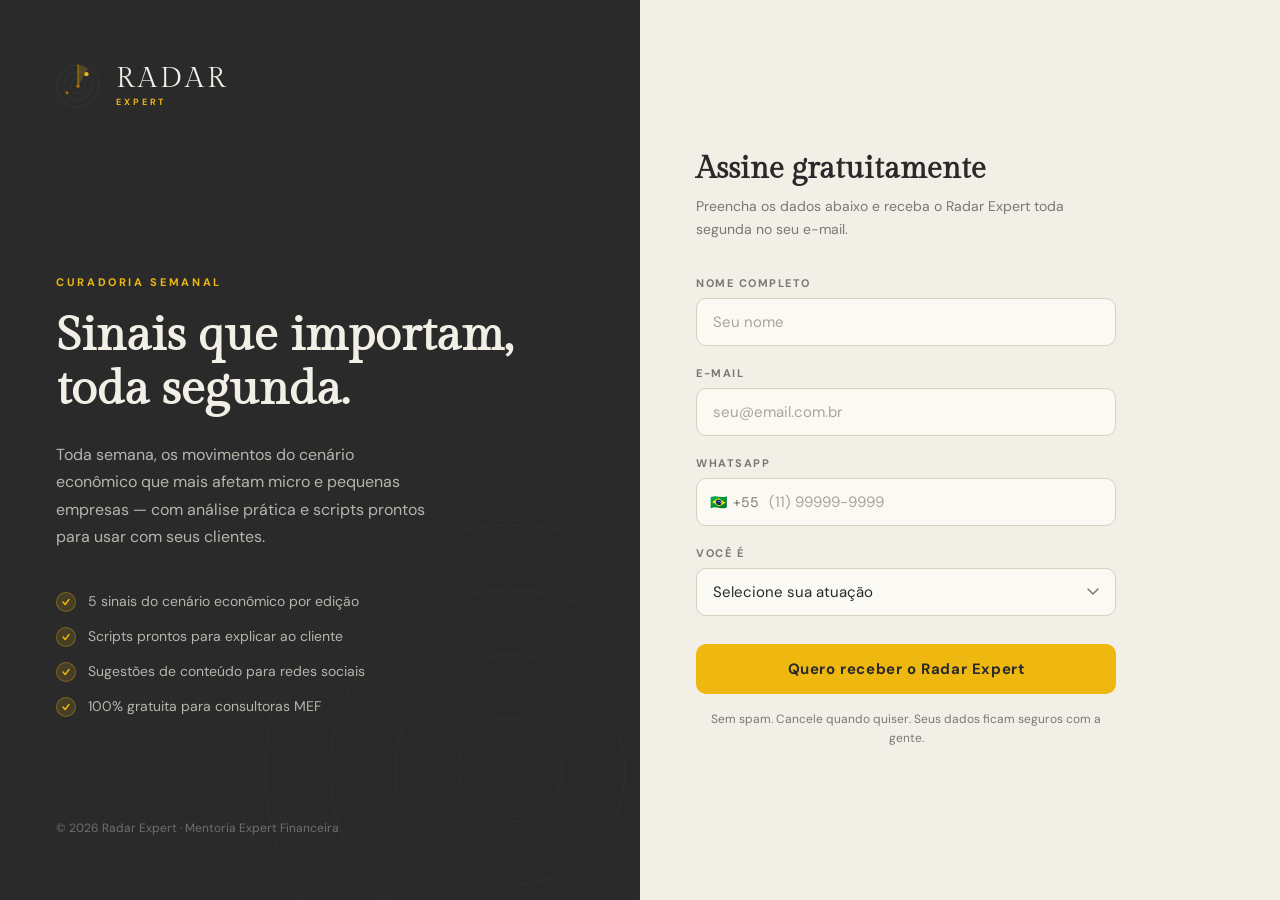
==== assinar.html @ 2aaa9bba "Add: página de inscrição com formulário (nome, e-mail, WhatsApp, profissão)" ====
<!DOCTYPE html>
<html lang="pt-BR">
<head>
  <meta charset="utf-8">
  <meta name="viewport" content="width=device-width, initial-scale=1">
  <title>Assinar — Radar Expert</title>
  <meta name="description" content="Receba toda semana a curadoria estratégica do Radar Expert no seu e-mail.">

  <link rel="preconnect" href="https://fonts.googleapis.com">
  <link rel="preconnect" href="https://fonts.gstatic.com" crossorigin="anonymous">
  <link href="https://fonts.googleapis.com/css2?family=Gilda+Display&family=DM+Sans:ital,opsz,wght@0,9..40,300;0,9..40,400;0,9..40,500;0,9..40,600;0,9..40,700;1,9..40,400&display=swap" rel="stylesheet">

  <link rel="stylesheet" href="_ds/tokens/fonts.css">
  <link rel="stylesheet" href="_ds/tokens/colors.css">
  <link rel="stylesheet" href="_ds/tokens/typography.css">
  <link rel="stylesheet" href="_ds/tokens/spacing.css">
  <link rel="stylesheet" href="_ds/tokens/effects.css">

  <style>
    @keyframes radarSpin { to { transform: rotate(360deg); } }
    @keyframes blip1 { 0%,100% { opacity:.18; } 50% { opacity:1; } }
    @keyframes blip2 { 0%,100% { opacity:.12; } 60% { opacity:.85; } }
    @keyframes fadeUp { from { opacity:0; transform:translateY(24px); } to { opacity:1; transform:none; } }

    *, *::before, *::after { box-sizing: border-box; }
    body { margin:0; min-height:100vh; background:var(--surface-page); font-family:var(--font-sans); color:var(--text-body); -webkit-font-smoothing:antialiased; display:flex; flex-direction:column; }
    p, h1, h2 { margin:0; }
    a { color:var(--text-gold); text-underline-offset:3px; }

    /* ── PAGE LAYOUT ── */
    .page { flex:1; display:grid; grid-template-columns:1fr 1fr; min-height:100vh; }
    @media(max-width:768px){ .page { grid-template-columns:1fr; } }

    /* ── LEFT PANEL ── */
    .panel-left {
      background:var(--surface-inverse);
      padding:64px 56px;
      display:flex; flex-direction:column; justify-content:space-between;
      position:relative; overflow:hidden;
    }
    @media(max-width:768px){ .panel-left { padding:48px 32px; } }

    .radar-rings {
      position:absolute; bottom:-120px; right:-120px;
      opacity:.05; pointer-events:none;
    }

    .pl-logo { display:flex; align-items:center; gap:16px; margin-bottom:64px; }
    .pl-logo a { text-decoration:none; display:flex; align-items:center; gap:16px; }
    .pl-radar-svg { width:44px; height:44px; flex:none; }
    .pl-wordmark { font-family:var(--font-display); font-size:28px; letter-spacing:.14em; color:var(--text-on-dark); line-height:1; }
    .pl-wordmark-sub { font-size:9px; font-weight:700; letter-spacing:.32em; text-transform:uppercase; color:var(--accent-on-dark); margin-top:3px; }

    .pl-body { flex:1; display:flex; flex-direction:column; justify-content:center; padding:40px 0; }
    .pl-eyebrow { font-size:11px; font-weight:700; letter-spacing:.24em; text-transform:uppercase; color:var(--dourado-400); margin-bottom:20px; }
    .pl-title { font-family:var(--font-display); font-size:clamp(32px,4vw,48px); color:var(--text-on-dark); line-height:1.12; margin-bottom:24px; }
    .pl-desc { font-size:16px; line-height:1.72; color:var(--text-on-dark-muted); max-width:380px; margin-bottom:40px; }

    .pl-bullets { list-style:none; margin:0; padding:0; display:flex; flex-direction:column; gap:14px; }
    .pl-bullet { display:flex; align-items:flex-start; gap:12px; font-size:14px; line-height:1.5; color:var(--text-on-dark-muted); }
    .pl-bullet-icon { width:20px; height:20px; border-radius:50%; background:rgba(238,184,17,.15); border:1px solid rgba(238,184,17,.3); display:flex; align-items:center; justify-content:center; flex:none; margin-top:1px; }
    .pl-bullet-icon svg { color:var(--dourado-400); }

    .pl-footer { font-size:12px; color:var(--text-on-dark-muted); opacity:.5; }

    /* ── RIGHT PANEL (FORM) ── */
    .panel-right {
      background:var(--surface-page);
      padding:64px 56px;
      display:flex; flex-direction:column; justify-content:center;
    }
    @media(max-width:768px){ .panel-right { padding:48px 32px; } }

    .form-wrap { max-width:420px; width:100%; animation:fadeUp .6s cubic-bezier(.16,1,.3,1) both; }

    .form-title { font-family:var(--font-display); font-size:clamp(22px,3vw,30px); color:var(--text-strong); line-height:1.2; margin-bottom:8px; }
    .form-sub { font-size:14px; color:var(--text-muted); margin-bottom:36px; line-height:1.6; }

    /* ── FORM FIELDS ── */
    .field { margin-bottom:20px; }
    .field-label {
      display:block; font-size:11px; font-weight:700;
      letter-spacing:.14em; text-transform:uppercase;
      color:var(--text-muted); margin-bottom:8px;
    }
    .field-input {
      width:100%;
      background:var(--surface-raised);
      border:1px solid var(--border-strong);
      border-radius:10px;
      padding:13px 16px;
      font-family:var(--font-sans); font-size:15px; color:var(--text-strong);
      outline:none; transition:border-color .18s ease, box-shadow .18s ease;
      -webkit-appearance:none;
    }
    .field-input::placeholder { color:var(--text-faint); }
    .field-input:focus {
      border-color:var(--dourado-500);
      box-shadow:0 0 0 3px var(--focus-ring);
    }
    .field-input.has-error { border-color:var(--danger); }

    /* WhatsApp field with flag */
    .field-whats-wrap { position:relative; }
    .field-whats-prefix {
      position:absolute; left:14px; top:50%; transform:translateY(-50%);
      font-size:14px; color:var(--text-muted); pointer-events:none;
      display:flex; align-items:center; gap:6px;
    }
    .field-whats-wrap .field-input { padding-left:72px; }

    /* Select */
    .field-select {
      width:100%;
      background:var(--surface-raised);
      border:1px solid var(--border-strong);
      border-radius:10px;
      padding:13px 16px;
      font-family:var(--font-sans); font-size:15px; color:var(--text-strong);
      outline:none; transition:border-color .18s ease, box-shadow .18s ease;
      cursor:pointer; -webkit-appearance:none; appearance:none;
      background-image:url("data:image/svg+xml,%3Csvg xmlns='http://www.w3.org/2000/svg' width='12' height='8' viewBox='0 0 12 8' fill='none'%3E%3Cpath d='M1 1L6 6L11 1' stroke='%237A7872' stroke-width='1.5' stroke-linecap='round'/%3E%3C/svg%3E");
      background-repeat:no-repeat; background-position:right 16px center;
    }
    .field-select:focus { border-color:var(--dourado-500); box-shadow:0 0 0 3px var(--focus-ring); }

    /* Divider */
    .form-divider { display:flex; align-items:center; gap:12px; margin:28px 0; }
    .form-divider-rule { flex:1; height:1px; background:var(--border-subtle); }
    .form-divider-text { font-size:11px; font-weight:600; letter-spacing:.10em; text-transform:uppercase; color:var(--text-muted); }

    /* Submit */
    .form-submit {
      width:100%; padding:15px;
      background:var(--dourado-400); color:#2A2A2A;
      font-family:var(--font-sans); font-size:15px; font-weight:700; letter-spacing:.04em;
      border:none; border-radius:10px; cursor:pointer;
      transition:background .2s ease, transform .18s ease, box-shadow .2s ease;
      margin-top:8px;
    }
    .form-submit:hover { background:var(--dourado-500); transform:translateY(-2px); box-shadow:var(--shadow-gold); }
    .form-submit:active { transform:scale(.98); box-shadow:none; }
    .form-submit:disabled { opacity:.6; cursor:not-allowed; transform:none; box-shadow:none; }

    .form-legal { font-size:12px; color:var(--text-muted); line-height:1.6; margin-top:16px; text-align:center; }

    /* ── SUCCESS STATE ── */
    .form-success {
      display:none; text-align:center;
      animation:fadeUp .5s cubic-bezier(.16,1,.3,1) both;
    }
    .form-success.is-shown { display:block; }
    .success-icon { width:56px; height:56px; background:var(--success-bg); border-radius:50%; display:flex; align-items:center; justify-content:center; margin:0 auto 20px; }
    .success-icon svg { color:var(--success); }
    .success-title { font-family:var(--font-display); font-size:28px; color:var(--text-strong); margin-bottom:12px; }
    .success-text { font-size:15px; color:var(--text-muted); line-height:1.7; margin-bottom:28px; }
    .success-back { font-size:13px; color:var(--text-gold); text-decoration:none; }
    .success-back:hover { color:var(--dourado-deep); }

    /* ── ERROR MSG ── */
    .field-error { font-size:12px; color:var(--danger); margin-top:6px; display:none; }
    .field-error.is-shown { display:block; }
  </style>
</head>
<body>

<div class="page">

  <!-- ══ LEFT PANEL ══ -->
  <div class="panel-left">
    <svg class="radar-rings" width="500" height="500" viewBox="0 0 500 500" fill="none" aria-hidden="true">
      <circle cx="250" cy="250" r="245" stroke="#EEB811" stroke-width=".8"/>
      <circle cx="250" cy="250" r="180" stroke="#EEB811" stroke-width=".8"/>
      <circle cx="250" cy="250" r="115" stroke="#EEB811" stroke-width=".8"/>
      <circle cx="250" cy="250" r="52"  stroke="#EEB811" stroke-width=".8"/>
    </svg>

    <div class="pl-logo">
      <a href="index.html">
        <svg class="pl-radar-svg" viewBox="0 0 52 52" fill="none" xmlns="http://www.w3.org/2000/svg" aria-hidden="true">
          <circle cx="26" cy="26" r="25" stroke="#3A3A3A" stroke-width=".75"/>
          <circle cx="26" cy="26" r="17" stroke="#3A3A3A" stroke-width=".75"/>
          <circle cx="26" cy="26" r="9"  stroke="#3A3A3A" stroke-width=".75"/>
          <g style="transform-origin:26px 26px; animation:radarSpin 4.5s linear infinite;">
            <line x1="26" y1="26" x2="26" y2="1" stroke="#A07000" stroke-width="1.6" stroke-linecap="round" opacity=".85"/>
            <path d="M26 26 L26 1 A25 25 0 0 1 37.8 5.5 Z" fill="#EEB811" opacity=".22"/>
          </g>
          <circle cx="36" cy="12" r="2.5" fill="#EEB811" style="animation:blip1 2.4s ease-in-out infinite;"/>
          <circle cx="13" cy="34" r="1.8" fill="#A07000" style="animation:blip2 3.4s ease-in-out infinite;"/>
          <circle cx="26" cy="26" r="2.2" fill="#A07000"/>
        </svg>
        <div>
          <div class="pl-wordmark">RADAR</div>
          <div class="pl-wordmark-sub">Expert</div>
        </div>
      </a>
    </div>

    <div class="pl-body">
      <div class="pl-eyebrow">Curadoria semanal</div>
      <h1 class="pl-title">Sinais que importam,<br>toda segunda.</h1>
      <p class="pl-desc">Toda semana, os movimentos do cenário econômico que mais afetam micro e pequenas empresas — com análise prática e scripts prontos para usar com seus clientes.</p>

      <ul class="pl-bullets">
        <li class="pl-bullet">
          <div class="pl-bullet-icon">
            <svg width="10" height="10" viewBox="0 0 10 10" fill="none">
              <path d="M2 5L4.2 7.5L8 2.5" stroke="currentColor" stroke-width="1.4" stroke-linecap="round" stroke-linejoin="round"/>
            </svg>
          </div>
          5 sinais do cenário econômico por edição
        </li>
        <li class="pl-bullet">
          <div class="pl-bullet-icon">
            <svg width="10" height="10" viewBox="0 0 10 10" fill="none">
              <path d="M2 5L4.2 7.5L8 2.5" stroke="currentColor" stroke-width="1.4" stroke-linecap="round" stroke-linejoin="round"/>
            </svg>
          </div>
          Scripts prontos para explicar ao cliente
        </li>
        <li class="pl-bullet">
          <div class="pl-bullet-icon">
            <svg width="10" height="10" viewBox="0 0 10 10" fill="none">
              <path d="M2 5L4.2 7.5L8 2.5" stroke="currentColor" stroke-width="1.4" stroke-linecap="round" stroke-linejoin="round"/>
            </svg>
          </div>
          Sugestões de conteúdo para redes sociais
        </li>
        <li class="pl-bullet">
          <div class="pl-bullet-icon">
            <svg width="10" height="10" viewBox="0 0 10 10" fill="none">
              <path d="M2 5L4.2 7.5L8 2.5" stroke="currentColor" stroke-width="1.4" stroke-linecap="round" stroke-linejoin="round"/>
            </svg>
          </div>
          100% gratuita para consultoras MEF
        </li>
      </ul>
    </div>

    <div class="pl-footer">© 2026 Radar Expert · Mentoria Expert Financeira</div>
  </div>

  <!-- ══ RIGHT PANEL (FORM) ══ -->
  <div class="panel-right">
    <div class="form-wrap">

      <!-- Success state -->
      <div class="form-success" id="form-success">
        <div class="success-icon">
          <svg width="24" height="24" viewBox="0 0 24 24" fill="none">
            <path d="M5 12L9.5 16.5L19 7.5" stroke="currentColor" stroke-width="2" stroke-linecap="round" stroke-linejoin="round"/>
          </svg>
        </div>
        <div class="success-title">Bem-vinda ao Radar!</div>
        <p class="success-text">Você receberá a próxima edição na segunda-feira. Até lá, confira as edições anteriores no arquivo.</p>
        <a href="index.html" class="success-back">← Ver edições anteriores</a>
      </div>

      <!-- Form -->
      <div id="form-container">
        <h2 class="form-title">Assine gratuitamente</h2>
        <p class="form-sub">Preencha os dados abaixo e receba o Radar Expert toda segunda no seu e-mail.</p>

        <form
          name="assinantes"
          method="POST"
          data-netlify="true"
          netlify-honeypot="bot-field"
          id="signup-form"
          novalidate
        >
          <input type="hidden" name="form-name" value="assinantes">
          <p style="display:none"><input name="bot-field"></p>

          <div class="field">
            <label class="field-label" for="nome">Nome completo</label>
            <input class="field-input" type="text" id="nome" name="nome" placeholder="Seu nome" autocomplete="name" required>
            <div class="field-error" id="erro-nome">Por favor, informe seu nome.</div>
          </div>

          <div class="field">
            <label class="field-label" for="email">E-mail</label>
            <input class="field-input" type="email" id="email" name="email" placeholder="seu@email.com.br" autocomplete="email" required>
            <div class="field-error" id="erro-email">Por favor, informe um e-mail válido.</div>
          </div>

          <div class="field">
            <label class="field-label" for="whatsapp">WhatsApp</label>
            <div class="field-whats-wrap">
              <span class="field-whats-prefix">
                <span>🇧🇷</span>
                <span>+55</span>
              </span>
              <input class="field-input" type="tel" id="whatsapp" name="whatsapp" placeholder="(11) 99999-9999" autocomplete="tel" required>
            </div>
            <div class="field-error" id="erro-whatsapp">Por favor, informe seu WhatsApp.</div>
          </div>

          <div class="field">
            <label class="field-label" for="profissao">Você é</label>
            <select class="field-select" id="profissao" name="profissao" required>
              <option value="" disabled selected>Selecione sua atuação</option>
              <option value="Consultora MEF">Consultora MEF</option>
              <option value="Contadora">Contadora</option>
              <option value="Assessora financeira">Assessora financeira</option>
              <option value="Gestora financeira">Gestora financeira</option>
              <option value="Empreendedora">Empreendedora</option>
              <option value="Outra">Outra</option>
            </select>
            <div class="field-error" id="erro-profissao">Por favor, selecione sua atuação.</div>
          </div>

          <button type="submit" class="form-submit" id="submit-btn">
            Quero receber o Radar Expert
          </button>

          <p class="form-legal">Sem spam. Cancele quando quiser. Seus dados ficam seguros com a gente.</p>
        </form>
      </div>

    </div>
  </div>

</div>

<script>
(function() {
  const form      = document.getElementById('signup-form');
  const submitBtn = document.getElementById('submit-btn');
  const success   = document.getElementById('form-success');
  const container = document.getElementById('form-container');

  // WhatsApp mask
  const whatsInput = document.getElementById('whatsapp');
  whatsInput.addEventListener('input', function() {
    let v = this.value.replace(/\D/g, '').slice(0, 11);
    if (v.length > 2)  v = '(' + v.slice(0,2) + ') ' + v.slice(2);
    if (v.length > 10) v = v.slice(0,10) + '-' + v.slice(10);
    this.value = v;
  });

  function showError(id, inputId) {
    document.getElementById(id).classList.add('is-shown');
    document.getElementById(inputId).classList.add('has-error');
  }
  function clearErrors() {
    document.querySelectorAll('.field-error').forEach(el => el.classList.remove('is-shown'));
    document.querySelectorAll('.field-input, .field-select').forEach(el => el.classList.remove('has-error'));
  }

  function validate() {
    clearErrors();
    let ok = true;
    const nome  = document.getElementById('nome').value.trim();
    const email = document.getElementById('email').value.trim();
    const whats = document.getElementById('whatsapp').value.trim();
    const prof  = document.getElementById('profissao').value;

    if (!nome)  { showError('erro-nome', 'nome'); ok = false; }
    if (!email || !/^[^\s@]+@[^\s@]+\.[^\s@]+$/.test(email)) { showError('erro-email', 'email'); ok = false; }
    if (!whats || whats.replace(/\D/g,'').length < 10) { showError('erro-whatsapp', 'whatsapp'); ok = false; }
    if (!prof)  { showError('erro-profissao', 'profissao'); ok = false; }
    return ok;
  }

  form.addEventListener('submit', function(e) {
    e.preventDefault();
    if (!validate()) return;

    submitBtn.disabled = true;
    submitBtn.textContent = 'Enviando…';

    const data = new FormData(form);

    fetch('/', { method: 'POST', headers: { 'Content-Type': 'application/x-www-form-urlencoded' },
      body: new URLSearchParams(data).toString()
    })
    .then(() => {
      container.style.display = 'none';
      success.classList.add('is-shown');
    })
    .catch(() => {
      submitBtn.disabled = false;
      submitBtn.textContent = 'Quero receber o Radar Expert';
      alert('Erro ao enviar. Tente novamente.');
    });
  });
})();
</script>

</body>
</html>
---- _ds/tokens/fonts.css ----
/* RADAR EXPERT — Webfonts
   Gilda Display: editorial serif used for the RADAR wordmark, display headings, big quotes.
   DM Sans: sans-serif used for EXPERT lockup, UI text, body, labels.
   Both are the genuine brand fonts (available on Google Fonts) — no substitution. */

@import url('https://fonts.googleapis.com/css2?family=Gilda+Display&family=DM+Sans:ital,opsz,wght@0,9..40,400;0,9..40,500;0,9..40,600;0,9..40,700;1,9..40,400&family=IBM+Plex+Mono:wght@400;500&display=swap');
---- _ds/tokens/colors.css ----
/* RADAR EXPERT — Color tokens
   Palette: warm cream paper, charcoal ink ("chumbo"), gold accent ("dourado").
   An editorial, print-leaning palette — restrained, warm, with gold reserved for emphasis. */

:root {
  /* ---- Base ramps ---------------------------------------------------- */

  /* Creme — warm paper neutrals (light surfaces) */
  --creme-50:  #FBF9F3;   /* lightest — raised cards on cream */
  --creme-100: #F6F2E9;
  --creme-200: #F2EFE7;   /* brand cream — default page background */
  --creme-300: #E9E3D4;   /* hairline borders, dividers on cream */
  --creme-400: #D8D0BC;   /* stronger borders, muted fills */

  /* Chumbo — charcoal ink (dark surfaces & text) */
  --chumbo-900: #1C1C1C;  /* deepest — overlay scrims */
  --chumbo-800: #232323;
  --chumbo-700: #2A2A2A;  /* brand charcoal — dark surfaces, primary ink */
  --chumbo-600: #3A3A3A;  /* raised dark surface, borders on dark */
  --chumbo-500: #555452;  /* secondary ink on cream */
  --chumbo-400: #7A7872;  /* muted / caption ink on cream */
  --chumbo-300: #A8A59C;  /* faint ink, placeholders */

  /* Dourado — gold accent ramp */
  --dourado-deep:  #7E5800;  /* gold pressed / deep text-gold on cream */
  --dourado-700:   #A07000;  /* brand gold on cream — links, EXPERT lockup, accents */
  --dourado-500:   #C99412;  /* mid gold */
  --dourado-400:   #EEB811;  /* bright gold — gold on dark surfaces */
  --dourado-200:   #F6E27A;  /* light gold — radar sweep, soft highlights */
  --dourado-100:   #FBF1C9;  /* gold tint fill on cream (badges) */

  /* ---- Semantic: surfaces ------------------------------------------- */
  --surface-page:        var(--creme-200);   /* default app/page background */
  --surface-raised:      var(--creme-50);    /* cards, panels on cream */
  --surface-sunken:      var(--creme-100);   /* wells, code, insets */
  --surface-inverse:     var(--chumbo-700);  /* dark sections, footer, dark cards */
  --surface-inverse-raised: var(--chumbo-600);
  --surface-overlay:     rgba(28, 28, 28, 0.55); /* modal scrim */

  /* ---- Semantic: text ----------------------------------------------- */
  --text-strong:    var(--chumbo-700);   /* headings, primary copy */
  --text-body:      #34332F;             /* running body copy on cream */
  --text-muted:     var(--chumbo-400);   /* captions, metadata */
  --text-faint:     var(--chumbo-300);   /* placeholders, disabled */
  --text-gold:      var(--dourado-700);  /* accent text, links, eyebrows */
  --text-on-dark:        #F2EFE7;        /* primary copy on charcoal */
  --text-on-dark-muted:  #B7B4AC;        /* secondary copy on charcoal */
  --text-on-gold:        #2A2A2A;        /* copy on a gold fill */

  /* ---- Semantic: lines & accents ------------------------------------ */
  --border-subtle:  var(--creme-300);    /* hairlines, dividers on cream */
  --border-strong:  var(--creme-400);    /* input borders, card outlines */
  --border-on-dark: rgba(238, 184, 17, 0.28);
  --accent:         var(--dourado-700);  /* primary accent on cream */
  --accent-on-dark: var(--dourado-400);  /* primary accent on charcoal */
  --focus-ring:     rgba(160, 112, 0, 0.45);

  /* ---- Status (warm-leaning, used sparingly) ------------------------ */
  --success:   #4F7A3F;
  --success-bg:#E7EEDF;
  --warning:   #B6791C;
  --warning-bg:#F8ECCF;
  --danger:    #A6432F;
  --danger-bg: #F3E0D9;
  --info:      var(--dourado-700);
  --info-bg:   var(--dourado-100);
}
---- _ds/tokens/typography.css ----
/* RADAR EXPERT — Typography tokens
   Display: Gilda Display (high-contrast editorial serif) — wide tracking, used for the
   wordmark, hero/section titles, and pull quotes.
   Text/UI: DM Sans — body copy, labels, buttons, metadata. EXPERT-style labels use
   wide uppercase tracking. */

:root {
  /* ---- Families ----------------------------------------------------- */
  --font-display: 'Gilda Display', 'Times New Roman', Georgia, serif;
  --font-sans:    'DM Sans', -apple-system, BlinkMacSystemFont, 'Segoe UI', sans-serif;
  --font-mono:    'IBM Plex Mono', ui-monospace, 'SF Mono', Menlo, monospace;

  /* ---- Type scale (1.250 major-third, 16px base) -------------------- */
  --text-2xs:  11px;
  --text-xs:   12px;
  --text-sm:   14px;
  --text-base: 16px;
  --text-md:   18px;
  --text-lg:   20px;
  --text-xl:   25px;
  --text-2xl:  31px;
  --text-3xl:  39px;
  --text-4xl:  49px;
  --text-5xl:  61px;
  --text-6xl:  76px;

  /* ---- Weights (DM Sans) -------------------------------------------- */
  --weight-regular:  400;
  --weight-medium:   500;
  --weight-semibold: 600;
  --weight-bold:     700;

  /* ---- Line heights ------------------------------------------------- */
  --leading-tight:   1.08;   /* display headings */
  --leading-snug:    1.25;   /* subheads */
  --leading-normal:  1.4;    /* UI text */
  --leading-relaxed: 1.65;   /* long-form body */

  /* ---- Letter spacing ----------------------------------------------- */
  --tracking-tight:   -0.01em;
  --tracking-normal:  0;
  --tracking-wide:    0.04em;
  --tracking-wider:   0.12em;   /* eyebrows / small caps labels */
  --tracking-widest:  0.30em;   /* EXPERT-style lockup labels */

  /* ---- Semantic roles ----------------------------------------------- */
  --type-display:   var(--weight-regular) var(--text-6xl)/var(--leading-tight) var(--font-display);
  --type-h1:        var(--weight-regular) var(--text-4xl)/var(--leading-tight) var(--font-display);
  --type-h2:        var(--weight-regular) var(--text-3xl)/var(--leading-snug) var(--font-display);
  --type-h3:        var(--weight-semibold) var(--text-xl)/var(--leading-snug) var(--font-sans);
  --type-body:      var(--weight-regular) var(--text-base)/var(--leading-relaxed) var(--font-sans);
  --type-body-lg:   var(--weight-regular) var(--text-md)/var(--leading-relaxed) var(--font-sans);
  --type-label:     var(--weight-medium) var(--text-sm)/var(--leading-normal) var(--font-sans);
  --type-caption:   var(--weight-regular) var(--text-xs)/var(--leading-normal) var(--font-sans);
}
---- _ds/tokens/spacing.css ----
/* RADAR EXPERT — Spacing & layout tokens
   8px base rhythm with a few sub-steps for tight UI. Generous editorial whitespace. */

:root {
  /* ---- Spacing scale (8px base) ------------------------------------- */
  --space-0:   0;
  --space-1:   4px;
  --space-2:   8px;
  --space-3:   12px;
  --space-4:   16px;
  --space-5:   24px;
  --space-6:   32px;
  --space-7:   48px;
  --space-8:   64px;
  --space-9:   96px;
  --space-10:  128px;

  /* ---- Radii — soft, restrained (editorial, not bubbly) ------------- */
  --radius-xs:   2px;
  --radius-sm:   4px;
  --radius-md:   8px;
  --radius-lg:   12px;
  --radius-xl:   18px;
  --radius-pill: 999px;
  --radius-circle: 50%;

  /* ---- Layout ------------------------------------------------------- */
  --container-sm:  640px;    /* reading measure */
  --container-md:  860px;    /* article column */
  --container-lg:  1080px;
  --container-xl:  1280px;   /* marketing / app shell */
  --gutter:        24px;
  --measure:       68ch;     /* optimal body line length */
}
---- _ds/tokens/effects.css ----
/* RADAR EXPERT — Effects: shadows, borders, gradients, motion
   Shadows are soft and warm-tinted (cast on cream paper), never harsh black.
   Gold gradients echo the radar-sweep motif. */

:root {
  /* ---- Elevation (warm, low-contrast on cream) ---------------------- */
  --shadow-xs:  0 1px 2px rgba(42, 42, 42, 0.05);
  --shadow-sm:  0 1px 3px rgba(42, 42, 42, 0.07), 0 1px 2px rgba(42, 42, 42, 0.05);
  --shadow-md:  0 4px 14px rgba(42, 42, 42, 0.08), 0 2px 4px rgba(42, 42, 42, 0.05);
  --shadow-lg:  0 14px 40px rgba(42, 42, 42, 0.12), 0 4px 10px rgba(42, 42, 42, 0.06);
  --shadow-xl:  0 28px 70px rgba(42, 42, 42, 0.16);
  --shadow-gold: 0 6px 22px rgba(160, 112, 0, 0.20);

  /* ---- Borders ------------------------------------------------------ */
  --border-width: 1px;
  --border-hairline: 1px solid var(--border-subtle);
  --border-card: 1px solid var(--border-strong);

  /* ---- Radar-sweep gradients (signature motif) ---------------------- */
  --sweep-on-cream: linear-gradient(135deg, rgba(160,112,0,0) 0%, rgba(238,184,17,0.30) 60%, rgba(246,226,122,0.95) 100%); /* @kind other */
  --sweep-on-dark:  linear-gradient(135deg, rgba(238,184,17,0) 0%, rgba(238,184,17,0.32) 55%, rgba(246,226,122,1) 100%); /* @kind other */
  --gold-gradient:  linear-gradient(135deg, #EEB811 0%, #A07000 100%); /* @kind other */

  /* ---- Motion ------------------------------------------------------- */
  --ease-out:    cubic-bezier(0.16, 1, 0.3, 1); /* @kind other */  /* settle — UI entrances */
  --ease-in-out: cubic-bezier(0.65, 0, 0.35, 1); /* @kind other */
  --ease-standard: cubic-bezier(0.4, 0, 0.2, 1); /* @kind other */
  --dur-fast:    120ms; /* @kind other */
  --dur-base:    220ms; /* @kind other */
  --dur-slow:    420ms; /* @kind other */
  --sweep-spin:  4s; /* @kind other */   /* radar sweep rotation period */
}
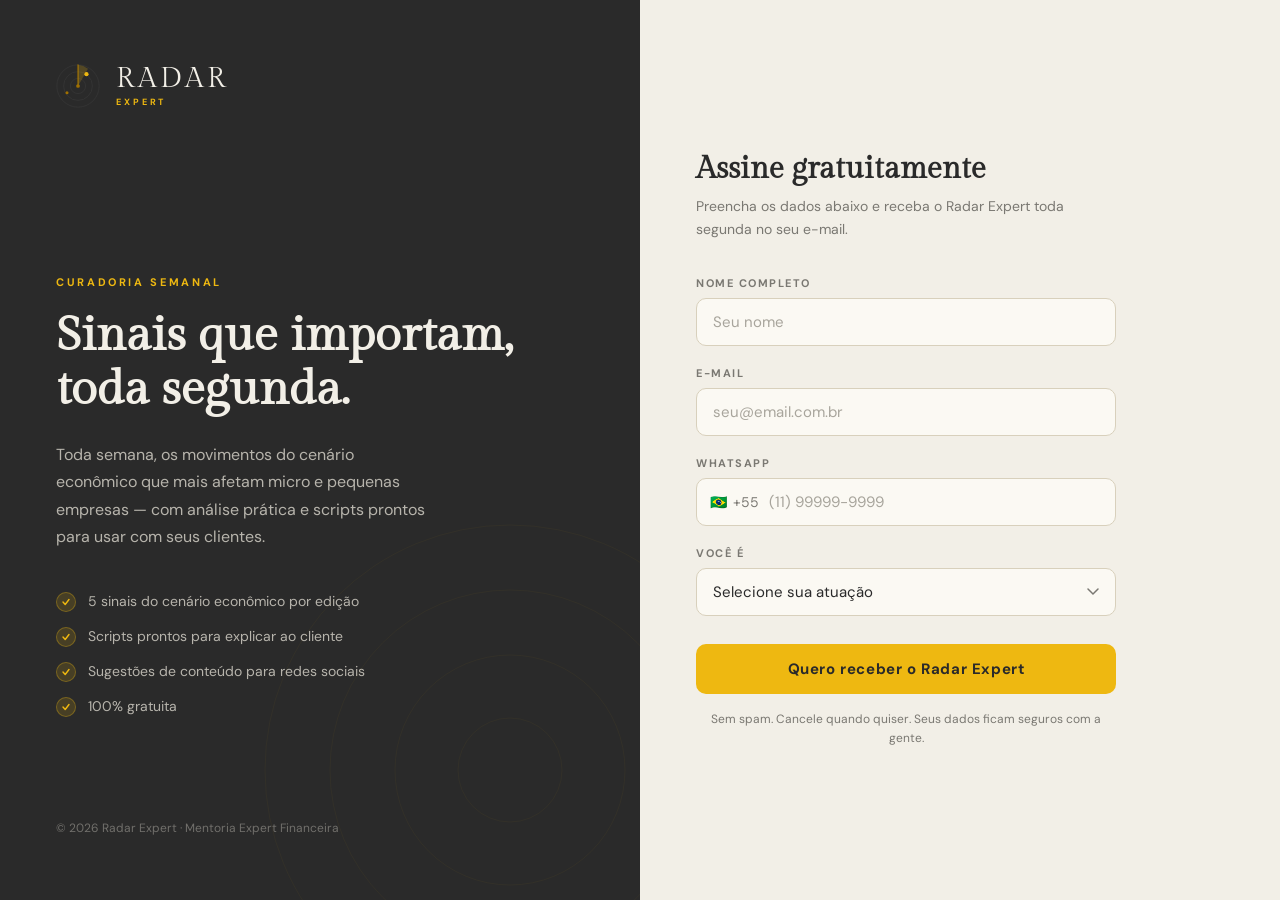
==== commit dee2d4c8: "Update: formulário — texto gratuita e opções de profissão" ====
--- a/assinar.html
+++ b/assinar.html
@@ -232,7 +232,7 @@
               <path d="M2 5L4.2 7.5L8 2.5" stroke="currentColor" stroke-width="1.4" stroke-linecap="round" stroke-linejoin="round"/>
             </svg>
           </div>
-          100% gratuita para consultoras MEF
+          100% gratuita
         </li>
       </ul>
     </div>
@@ -300,12 +300,12 @@
             <label class="field-label" for="profissao">Você é</label>
             <select class="field-select" id="profissao" name="profissao" required>
               <option value="" disabled selected>Selecione sua atuação</option>
-              <option value="Consultora MEF">Consultora MEF</option>
+              <option value="Consultora">Consultora</option>
               <option value="Contadora">Contadora</option>
-              <option value="Assessora financeira">Assessora financeira</option>
-              <option value="Gestora financeira">Gestora financeira</option>
               <option value="Empreendedora">Empreendedora</option>
-              <option value="Outra">Outra</option>
+              <option value="BPO Financeiro">BPO Financeiro</option>
+              <option value="Gestora Financeira">Gestora Financeira</option>
+              <option value="Assessora Financeira">Assessora Financeira</option>
             </select>
             <div class="field-error" id="erro-profissao">Por favor, selecione sua atuação.</div>
           </div>
